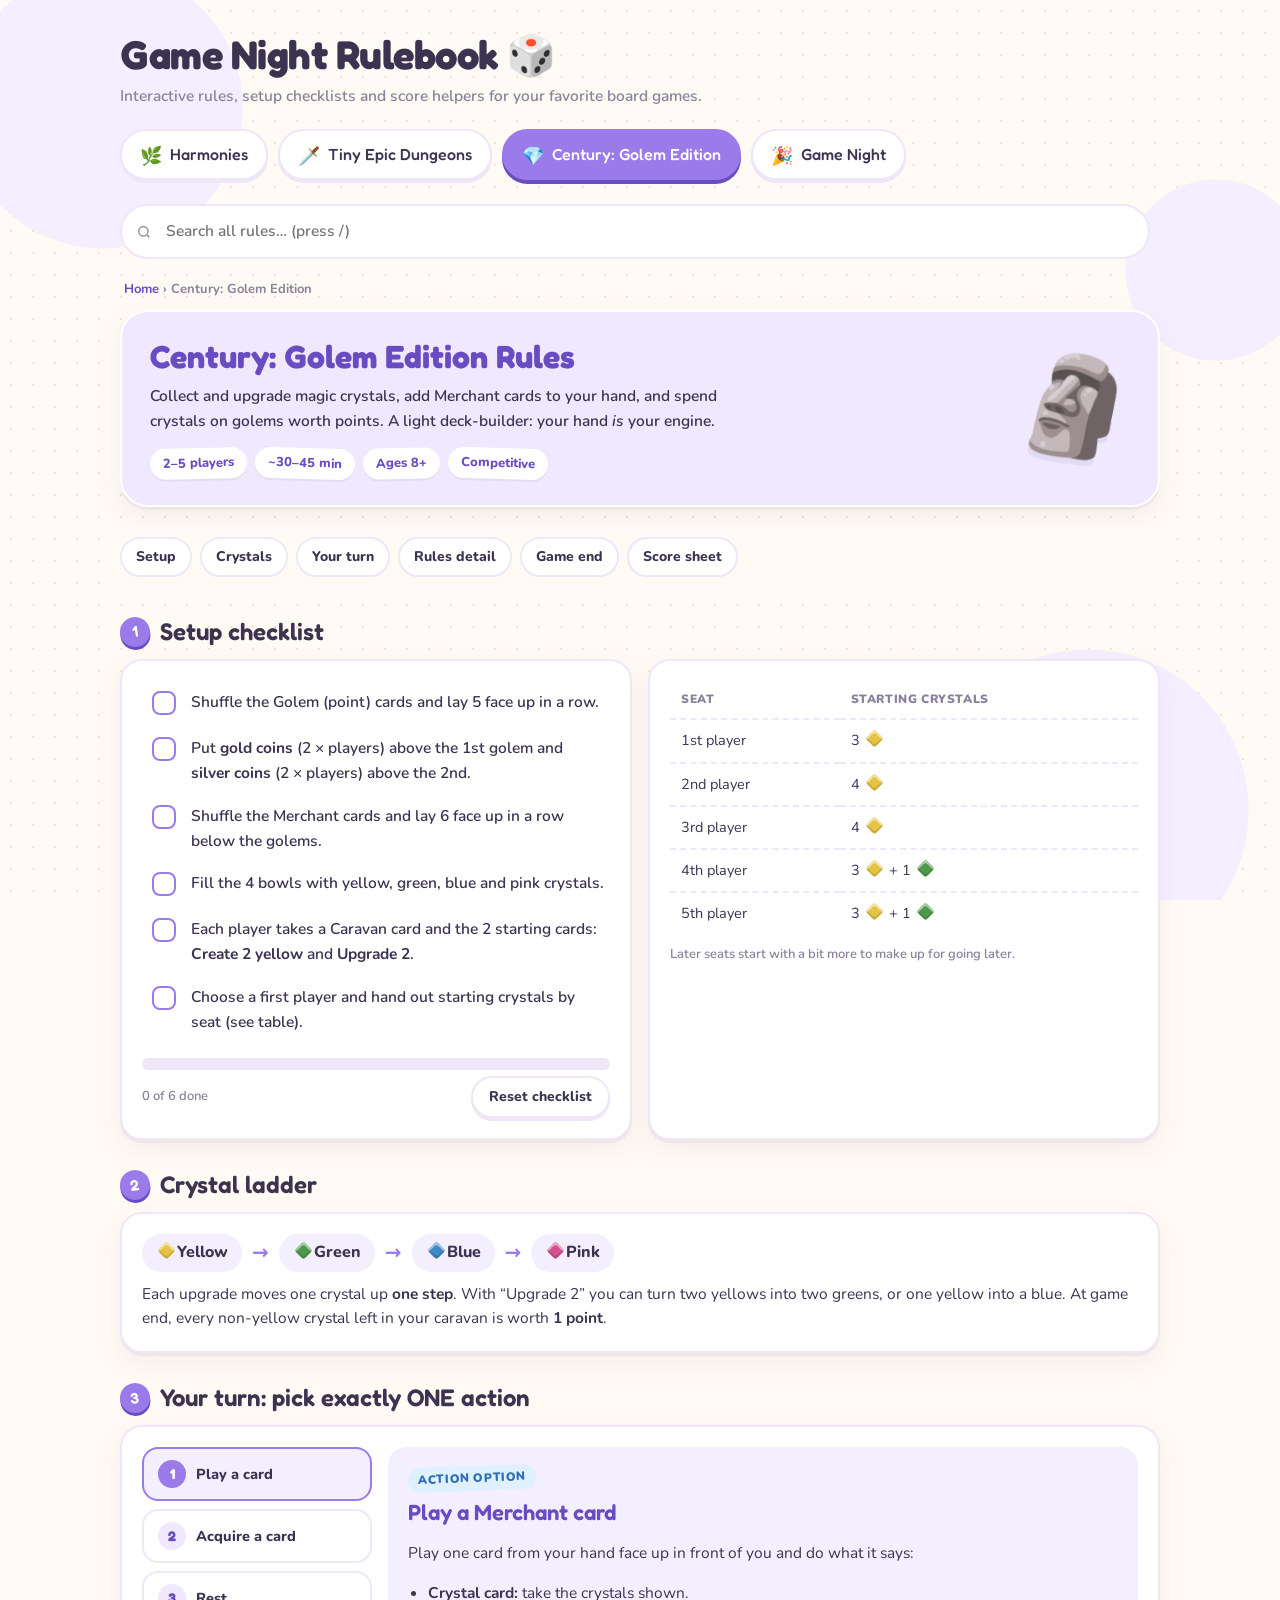
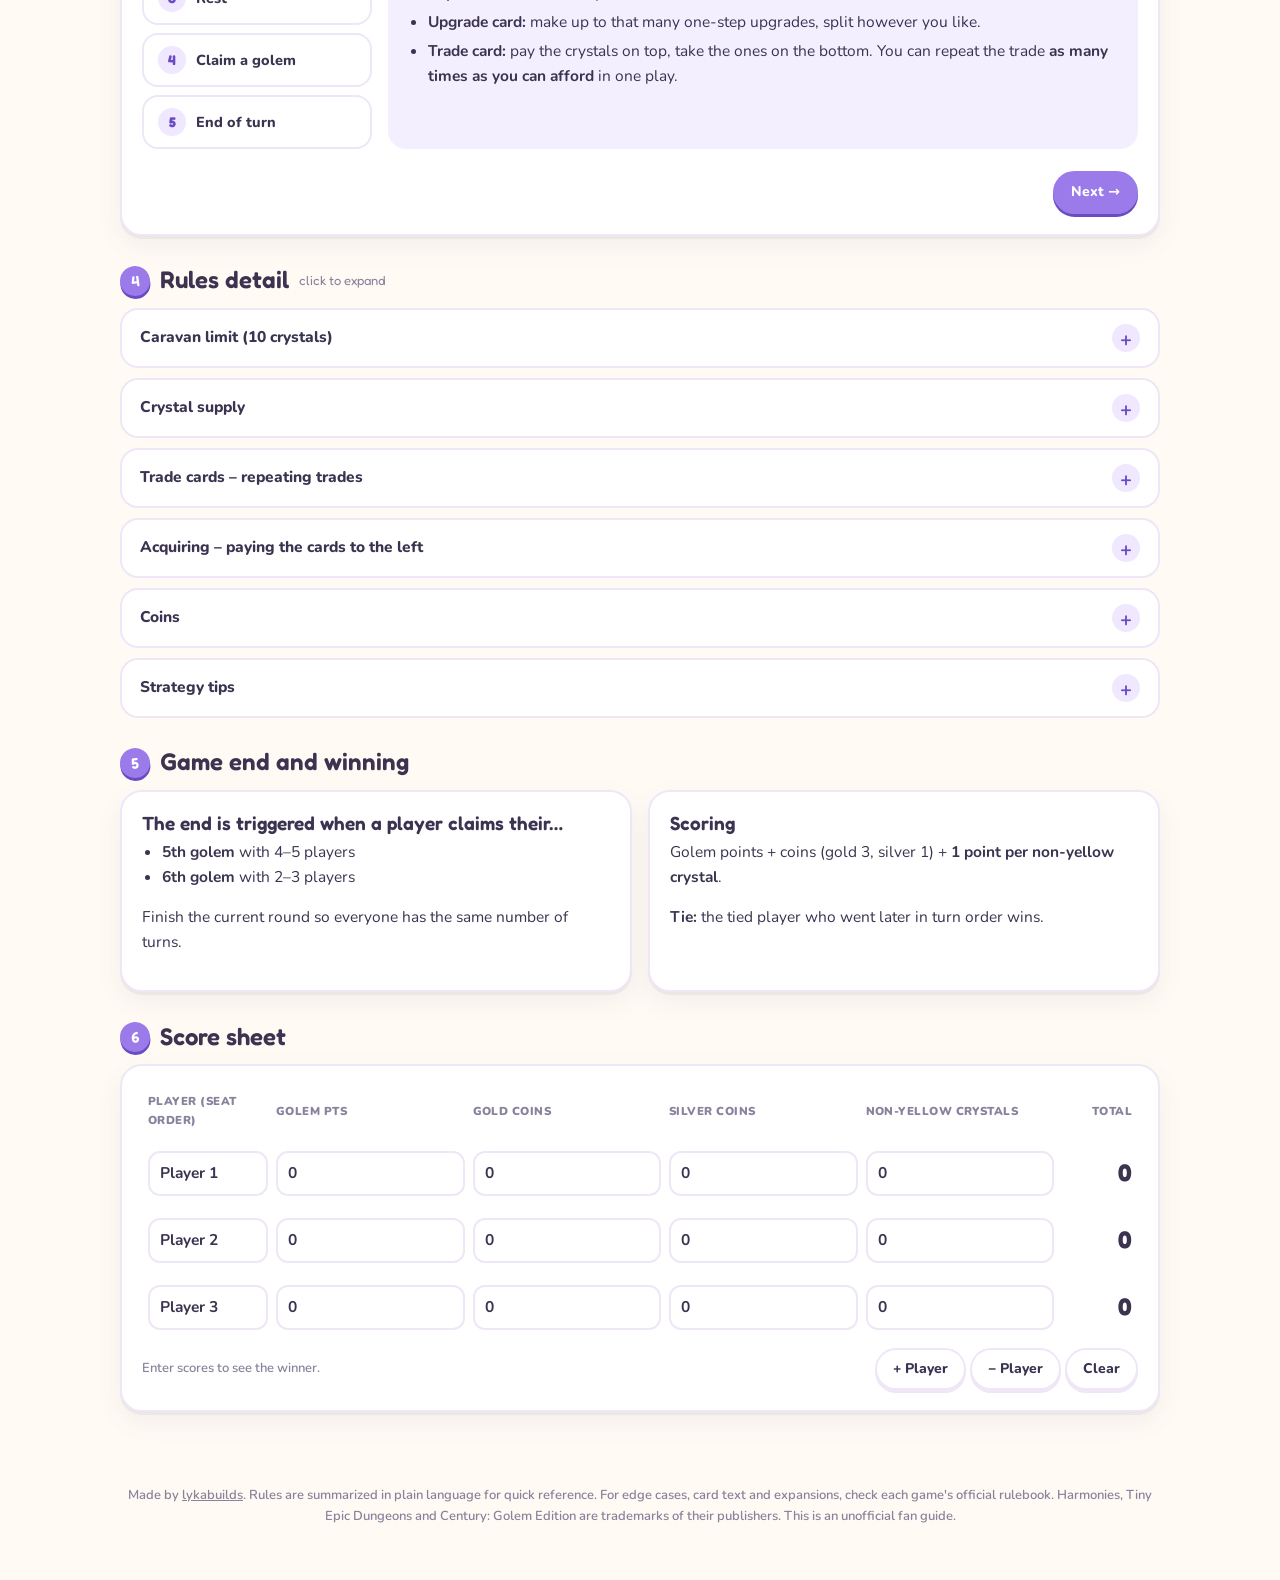
==== century-golem/index.html @ 7e7a8c42 "Add Game Night Rulebook: interactive rules, search, SEO and live game rooms - Guide pages for Harmon" ====
<!DOCTYPE html>
<html lang="en" data-root="../">
<head>
<meta charset="utf-8">
<meta name="viewport" content="width=device-width, initial-scale=1">
<title>Century: Golem Edition Rules, Setup &amp; Scoring</title>
<meta name="description" content="Century: Golem Edition rules made simple: starting crystals by seat, the four actions, upgrades and trades, caravan limit, coins, game end and a score sheet.">
<link rel="canonical" href="https://lykabuilds.github.io/game_nights/century-golem/">
<meta name="robots" content="index, follow, max-image-preview:large">
<meta name="author" content="lykabuilds">
<meta name="theme-color" content="#fffaf3">
<meta property="og:type" content="article">
<meta property="og:site_name" content="Game Night Rulebook">
<meta property="og:title" content="Century: Golem Edition Rules, Setup &amp; Scoring">
<meta property="og:description" content="Century: Golem Edition rules made simple: starting crystals by seat, the four actions, upgrades and trades, caravan limit, coins, game end and a score sheet.">
<meta property="og:url" content="https://lykabuilds.github.io/game_nights/century-golem/">
<meta property="og:image" content="https://lykabuilds.github.io/game_nights/assets/og/century.png">
<meta property="og:image:width" content="1200">
<meta property="og:image:height" content="630">
<meta property="og:locale" content="en_US">
<meta name="twitter:card" content="summary_large_image">
<meta name="twitter:title" content="Century: Golem Edition Rules, Setup &amp; Scoring">
<meta name="twitter:description" content="Century: Golem Edition rules made simple: starting crystals by seat, the four actions, upgrades and trades, caravan limit, coins, game end and a score sheet.">
<meta name="twitter:image" content="https://lykabuilds.github.io/game_nights/assets/og/century.png">
<link rel="icon" href="data:image/svg+xml,<svg xmlns=%22http://www.w3.org/2000/svg%22 viewBox=%220 0 100 100%22><text y=%22.9em%22 font-size=%2290%22>🎲</text></svg>">
<link rel="preconnect" href="https://fonts.googleapis.com">
<link rel="preconnect" href="https://fonts.gstatic.com" crossorigin>
<link href="https://fonts.googleapis.com/css2?family=Fredoka:wght@400;500;600;700&family=Nunito:wght@400;600;700;800;900&display=swap" rel="stylesheet">
<link rel="stylesheet" href="../assets/styles.css">
<script type="application/ld+json">[{"@context": "https://schema.org", "@type": "Article", "headline": "Century: Golem Edition Rules, Setup & Scoring", "description": "Century: Golem Edition rules made simple: starting crystals by seat, the four actions, upgrades and trades, caravan limit, coins, game end and a score sheet.", "about": {"@type": "Game", "name": "Century: Golem Edition"}, "author": {"@type": "Person", "name": "lykabuilds", "url": "https://github.com/lykabuilds"}, "datePublished": "2026-11-04", "dateModified": "2026-11-04", "image": "https://lykabuilds.github.io/game_nights/assets/og/century.png", "mainEntityOfPage": "https://lykabuilds.github.io/game_nights/century-golem/", "inLanguage": "en"}, {"@context": "https://schema.org", "@type": "BreadcrumbList", "itemListElement": [{"@type": "ListItem", "position": 1, "name": "Game Night Rulebook", "item": "https://lykabuilds.github.io/game_nights/"}, {"@type": "ListItem", "position": 2, "name": "Century: Golem Edition", "item": "https://lykabuilds.github.io/game_nights/century-golem/"}]}]</script>
</head>
<body data-game="century" data-page="century">
<a class="skip" href="#main">Skip to content</a>
<header class="top">
  <a class="brand" href="../">Game Night Rulebook <span class="wobble" aria-hidden="true">🎲</span></a>
  <p class="tagline">Interactive rules, setup checklists and score helpers for your favorite board games.</p>
  <nav class="games" aria-label="Games"><a href="../harmonies/"><span class="dot" aria-hidden="true">🌿</span>Harmonies</a><a href="../tiny-epic-dungeons/"><span class="dot" aria-hidden="true">🗡️</span>Tiny Epic Dungeons</a><a href="../century-golem/" aria-current="page"><span class="dot" aria-hidden="true">💎</span>Century: Golem Edition</a><a href="../game-night/"><span class="dot" aria-hidden="true">🎉</span>Game Night</a></nav>
</header>
<main class="wrap" id="main">
  <div class="toolbar">
    <div class="search" role="search">
      <svg width="16" height="16" viewBox="0 0 24 24" fill="none" stroke="currentColor" stroke-width="2.4" aria-hidden="true"><circle cx="11" cy="11" r="7"/><path d="m20 20-3.5-3.5"/></svg>
      <input id="q" type="search" placeholder="Search all rules… (press /)" aria-label="Search the rules of every game" aria-controls="qresults" aria-expanded="false" autocomplete="off">
      <div id="qresults" class="qresults" role="listbox" hidden></div>
    </div>
    <span class="hint" id="qhint" aria-live="polite"></span>
  </div>
<article class="page" id="g-century"><nav aria-label="Breadcrumb" class="crumbs"><a href="../">Home</a><span aria-hidden="true"> › </span><span aria-current="page">Century: Golem Edition</span></nav>
<div class="hero" data-emoji="🗿">
<div>
<h1>Century: Golem Edition Rules</h1>
<p>Collect and upgrade magic crystals, add Merchant cards to your hand, and spend crystals on golems worth points. A light deck-builder: your hand <i>is</i> your engine.</p>
<div class="stats"><span class="chip">2–5 players</span><span class="chip">~30–45 min</span><span class="chip">Ages 8+</span><span class="chip">Competitive</span></div>
</div>
</div>
<div class="subnav">
<a href="#c-setup">Setup</a><a href="#c-crystals">Crystals</a><a href="#c-turn">Your turn</a><a href="#c-rules">Rules detail</a><a href="#c-end">Game end</a><a href="#c-calc">Score sheet</a>
</div>
<section class="block" id="c-setup">
<h2><span class="num">1</span>Setup checklist</h2>
<div class="grid2">
<div class="card">
<ul class="checklist" data-list="c-setup">
<li><input id="cs1" type="checkbox"/><label for="cs1">Shuffle the Golem (point) cards and lay 5 face up in a row.</label></li>
<li><input id="cs2" type="checkbox"/><label for="cs2">Put <b>gold coins</b> (2 × players) above the 1st golem and <b>silver coins</b> (2 × players) above the 2nd.</label></li>
<li><input id="cs3" type="checkbox"/><label for="cs3">Shuffle the Merchant cards and lay 6 face up in a row below the golems.</label></li>
<li><input id="cs4" type="checkbox"/><label for="cs4">Fill the 4 bowls with yellow, green, blue and pink crystals.</label></li>
<li><input id="cs5" type="checkbox"/><label for="cs5">Each player takes a Caravan card and the 2 starting cards: <b>Create 2 yellow</b> and <b>Upgrade 2</b>.</label></li>
<li><input id="cs6" type="checkbox"/><label for="cs6">Choose a first player and hand out starting crystals by seat (see table).</label></li>
</ul>
<div class="progress"><i></i></div>
<div class="row"><span class="hint prog-text"></span><button class="btn reset">Reset checklist</button></div>
</div>
<div class="card">
<table>
<thead><tr><th>Seat</th><th>Starting crystals</th></tr></thead>
<tbody>
<tr><td>1st player</td><td>3 <span class="crystal" style="background:#e5c443"></span></td></tr>
<tr><td>2nd player</td><td>4 <span class="crystal" style="background:#e5c443"></span></td></tr>
<tr><td>3rd player</td><td>4 <span class="crystal" style="background:#e5c443"></span></td></tr>
<tr><td>4th player</td><td>3 <span class="crystal" style="background:#e5c443"></span> + 1 <span class="crystal" style="background:#4f9a4a"></span></td></tr>
<tr><td>5th player</td><td>3 <span class="crystal" style="background:#e5c443"></span> + 1 <span class="crystal" style="background:#4f9a4a"></span></td></tr>
</tbody>
</table>
<p class="hint" style="margin:10px 0 0">Later seats start with a bit more to make up for going later.</p>
</div>
</div>
</section>
<section class="block" id="c-crystals">
<h2><span class="num">2</span>Crystal ladder</h2>
<div class="card">
<div class="ladder"><span><span class="crystal" style="background:#e5c443"></span>Yellow</span><span class="arrow">→</span><span><span class="crystal" style="background:#4f9a4a"></span>Green</span><span class="arrow">→</span><span><span class="crystal" style="background:#3f88c5"></span>Blue</span><span class="arrow">→</span><span><span class="crystal" style="background:#d4508f"></span>Pink</span></div>
<p style="margin:10px 0 0">Each upgrade moves one crystal up <b>one step</b>. With “Upgrade 2” you can turn two yellows into two greens, or one yellow into a blue. At game end, every non-yellow crystal left in your caravan is worth <b>1 point</b>.</p>
</div>
</section>
<section class="block" id="c-turn">
<h2><span class="num">3</span>Your turn: pick exactly ONE action</h2>
<div class="card stepper" data-stepper="">
<div class="steps"></div>
<div class="steppanel"></div>
<template>
<div data-title="Play a card"><span class="tag opt">Action option</span><h3>Play a Merchant card</h3><p>Play one card from your hand face up in front of you and do what it says:</p><ul><li><b>Crystal card:</b> take the crystals shown.</li><li><b>Upgrade card:</b> make up to that many one-step upgrades, split however you like.</li><li><b>Trade card:</b> pay the crystals on top, take the ones on the bottom. You can repeat the trade <b>as many times as you can afford</b> in one play.</li></ul></div>
<div data-title="Acquire a card"><span class="tag opt">Action option</span><h3>Acquire a Merchant card</h3><p>Take any card from the Merchant row into your hand.</p><ul><li>The leftmost card is free. For any other card, put <b>1 crystal of your choice on each card to its left</b>.</li><li>If the card you take has crystals on it, you get those too.</li><li>Slide the remaining cards left and refill the row on the right.</li></ul></div>
<div data-title="Rest"><span class="tag opt">Action option</span><h3>Rest</h3><p>Take all the cards you've played back into your hand. This uses your whole turn, so plan your “combo” before resting.</p></div>
<div data-title="Claim a golem"><span class="tag opt">Action option</span><h3>Claim a golem</h3><p>Pay the exact crystals shown on a golem card and put it face down in front of you.</p><ul><li>Claiming the <b>1st</b> golem in the row also earns a <b>gold coin</b> (3 pts). The <b>2nd</b> earns a <b>silver coin</b> (1 pt).</li><li>When the gold coins run out, the silver coins move to the 1st position.</li><li>Slide the remaining golems left and refill.</li></ul></div>
<div data-title="End of turn"><span class="tag end">Check</span><h3>Caravan limit</h3><p>At the end of your turn, if you have more than <b>10 crystals</b>, return the extras of your choice to the bowls.</p></div>
</template>
<div class="stepnav" style="grid-column:1/-1"><button class="btn prev">← Back</button><button class="btn primary next">Next →</button></div>
</div>
</section>
<section class="block" id="c-rules">
<h2><span class="num">4</span>Rules detail <span class="hint" style="font-weight:400">click to expand</span></h2>
<div class="acc">
<details id="c-caravan-limit-10-crystals"><summary>Caravan limit (10 crystals)</summary><div class="body"><p>You can go over 10 during your turn. At the <b>end</b> of your turn, discard down to 10, keeping whichever crystals you like.</p></div></details>
<details id="c-crystal-supply"><summary>Crystal supply</summary><div class="body"><p>The crystal supply is unlimited. If a color runs out, use something else as a stand-in.</p></div></details>
<details id="c-trade-cards-repeating-trades"><summary>Trade cards – repeating trades</summary><div class="body"><p>One play of a Trade card lets you make the exchange as many times as you can pay for it. Example: a “2 yellow → 1 blue” card with 6 yellows can give you 3 blues.</p></div></details>
<details id="c-acquiring-paying-the-cards-to-the-left"><summary>Acquiring – paying the cards to the left</summary><div class="body"><p>To take the 4th card, put one crystal each on cards 1, 2 and 3. Crystals left on a card go to whoever takes it later, so cheap cards can come with free crystals.</p></div></details>
<details id="c-coins"><summary>Coins</summary><div class="body"><p>Gold = 3 points, silver = 1 point. You only get one when you claim the golem in the 1st (gold) or 2nd (silver) spot. Once the gold is gone, silver moves to the 1st spot and the 2nd spot pays nothing.</p></div></details>
<details id="c-strategy-tips"><summary>Strategy tips</summary><div class="body"><ul><li>Early on, cheap Upgrade and good Trade cards build a strong engine.</li><li>Don't rest too often. Each rest is a turn without crystals.</li><li>Keep an eye on the coins. Grabbing the 1st golem is worth 3 extra points.</li><li>Leftover blue and pink crystals score at the end, so don't waste them.</li></ul></div></details>
</div>
</section>
<section class="block" id="c-end">
<h2><span class="num">5</span>Game end and winning</h2>
<div class="grid2">
<div class="card"><h3 style="margin:0 0 6px">The end is triggered when a player claims their…</h3><ul style="margin:0;padding-left:20px"><li><b>5th golem</b> with 4–5 players</li><li><b>6th golem</b> with 2–3 players</li></ul><p>Finish the current round so everyone has the same number of turns.</p></div>
<div class="card"><h3 style="margin:0 0 6px">Scoring</h3><p style="margin:0">Golem points + coins (gold 3, silver 1) + <b>1 point per non-yellow crystal</b>.</p><p><b>Tie:</b> the tied player who went later in turn order wins.</p></div>
</div>
</section>
<section class="block" id="c-calc">
<h2><span class="num">6</span>Score sheet</h2>
<div class="card">
<div class="players" id="cplayers">
<div class="prow head"><span>Player (seat order)</span><span>Golem pts</span><span>Gold coins</span><span>Silver coins</span><span>Non-yellow crystals</span><span style="text-align:right">Total</span></div>
</div>
<div class="row" style="margin-top:12px"><span class="hint" id="cwinner">Enter scores to see the winner.</span><span><button class="btn" id="cadd">+ Player</button> <button class="btn" id="crem">− Player</button> <button class="btn" id="cclear">Clear</button></span></div>
</div>
</section>
</article>
</main>
<footer><p>Made by <a href="https://github.com/lykabuilds">lykabuilds</a>. Rules are summarized in plain language for quick reference. For edge cases, card text and expansions, check each game's official rulebook. Harmonies, Tiny Epic Dungeons and Century: Golem Edition are trademarks of their publishers. This is an unofficial fan guide.</p></footer>
<script src="../assets/search-index.js" defer></script>
<script src="../assets/app.js" defer></script>
</body>
</html>
---- assets/styles.css ----
:root{
  --bg:#fffaf3; --paper:#ffffff; --ink:#3b3350; --muted:#8a819c; --line:#efe6f7;
  --accent:#4cb27f; --accent-soft:#e2f7ea; --accent-ink:#2c7a52; --tint:#eaf8ef;
  --radius:22px; --shadow:0 3px 0 rgba(59,51,80,.06),0 10px 24px rgba(120,100,160,.08);
}
body[data-game="ted"]{--accent:#ff8a5c;--accent-soft:#ffeadf;--accent-ink:#c2512a;--tint:#fff1e9}
body[data-game="party"]{--accent:#f0699a;--accent-soft:#ffe4ee;--accent-ink:#c03a6c;--tint:#fff0f5}
body[data-game="century"]{--accent:#9b7bea;--accent-soft:#efe8ff;--accent-ink:#6a4cc2;--tint:#f4efff}
*{box-sizing:border-box}
html,body{margin:0}
body{font-family:Nunito,system-ui,sans-serif;background:var(--bg);color:var(--ink);line-height:1.6;font-size:15.5px;transition:background .4s;
  background-image:radial-gradient(circle at 8% 12%,var(--tint) 0 140px,transparent 141px),radial-gradient(circle at 95% 30%,var(--tint) 0 90px,transparent 91px),radial-gradient(circle at 85% 90%,var(--tint) 0 160px,transparent 161px),radial-gradient(#efe4d6 1.2px,transparent 1.3px);
  background-size:auto,auto,auto,22px 22px;background-attachment:fixed}
h1,h2,h3,h4{font-family:Fredoka,Nunito,sans-serif;line-height:1.2;margin:0;font-weight:600}
header.top{padding:30px 20px 0;max-width:1080px;margin:0 auto}
.brand{font-size:clamp(30px,5vw,44px);font-weight:700;letter-spacing:-.5px}
.brand .wobble{display:inline-block;animation:wob 3s ease-in-out infinite}
@keyframes wob{0%,100%{transform:rotate(-8deg)}50%{transform:rotate(8deg) translateY(-3px)}}
.tagline{color:var(--muted);margin:6px 0 20px;font-weight:600}
nav.games{display:flex;gap:10px;flex-wrap:wrap}
nav.games a{all:unset;cursor:pointer;padding:11px 18px;border-radius:999px;background:#fff;border:2px solid var(--line);font-family:Fredoka,sans-serif;font-weight:500;font-size:16px;display:flex;align-items:center;gap:8px;box-shadow:0 3px 0 var(--line);transition:transform .15s,box-shadow .15s}
nav.games a:hover{transform:translateY(-2px) rotate(-1deg)}
nav.games a:active{transform:translateY(2px);box-shadow:0 1px 0 var(--line)}
nav.games a[aria-current="page"]{background:var(--accent);border-color:var(--accent);color:#fff;box-shadow:0 4px 0 var(--accent-ink)}
nav.games a:focus-visible{outline:3px solid var(--accent-soft)}
.dot{font-size:18px;line-height:1}
.wrap{max-width:1080px;margin:0 auto;padding:20px 20px 60px}
.toolbar{display:flex;gap:10px;align-items:center;margin:4px 0 20px;flex-wrap:wrap}
.search{flex:1;min-width:220px;position:relative}
.search input{width:100%;padding:13px 16px 13px 44px;border-radius:999px;border:2px solid var(--line);background:#fff;font:inherit;font-weight:600;color:var(--ink);transition:border-color .2s,box-shadow .2s}
.search input:focus{outline:none;border-color:var(--accent);box-shadow:0 0 0 5px var(--accent-soft)}
.search svg{position:absolute;left:16px;top:50%;transform:translateY(-50%);opacity:.5}
.hint{font-size:13px;color:var(--muted);font-weight:600}
.game{display:none}
.game.active{display:block;animation:pop .35s cubic-bezier(.3,1.4,.6,1)}
@keyframes pop{from{opacity:0;transform:translateY(10px) scale(.98)}to{opacity:1;transform:none}}
.hero{background:var(--accent-soft);border:2px solid #fff;border-radius:28px;padding:26px 28px;box-shadow:var(--shadow);display:grid;grid-template-columns:1fr auto;gap:16px;align-items:center;position:relative;overflow:hidden}
.hero::after{content:attr(data-emoji);position:absolute;right:22px;top:50%;transform:translateY(-50%) rotate(12deg);font-size:96px;opacity:.9;filter:drop-shadow(0 6px 0 rgba(0,0,0,.06))}
.hero>div{max-width:calc(100% - 120px)}
.hero h1{font-size:32px;color:var(--accent-ink);font-weight:700}
.hero p{margin:8px 0 0;max-width:620px;font-weight:600}
.stats{display:flex;gap:8px;flex-wrap:wrap;margin-top:14px}
.chip{background:#fff;color:var(--accent-ink);border-radius:999px;padding:5px 13px;font-size:13px;font-weight:800;box-shadow:0 2px 0 rgba(0,0,0,.05)}
.chip:nth-child(odd){transform:rotate(-1.5deg)}.chip:nth-child(even){transform:rotate(1.5deg)}
.subnav{display:flex;gap:8px;flex-wrap:wrap;margin:20px 0 10px;position:sticky;top:0;background:color-mix(in srgb,var(--bg) 88%,transparent);backdrop-filter:blur(6px);padding:10px 0;z-index:5}
.subnav a{text-decoration:none;color:var(--ink);font-size:14px;font-weight:800;padding:7px 14px;border-radius:999px;background:#fff;border:2px solid var(--line);transition:all .15s}
.subnav a:hover{border-color:var(--accent);color:var(--accent-ink);transform:translateY(-2px)}
section.block{margin-top:30px}
section.block>h2{font-size:24px;margin-bottom:12px;display:flex;align-items:center;gap:10px}
section.block>h2 .num{font-family:Fredoka;font-size:15px;background:var(--accent);color:#fff;border-radius:50%;width:30px;height:30px;display:grid;place-items:center;box-shadow:0 3px 0 var(--accent-ink);transform:rotate(-8deg)}
.card{background:#fff;border:2px solid var(--line);border-radius:var(--radius);padding:20px;box-shadow:var(--shadow)}
.grid2{display:grid;grid-template-columns:repeat(auto-fit,minmax(280px,1fr));gap:16px}
.checklist{list-style:none;padding:0;margin:0}
.checklist li{display:flex;gap:12px;padding:9px 6px;border-radius:12px;transition:background .15s}
.checklist li:hover{background:var(--tint)}
.checklist input{appearance:none;width:24px;height:24px;border-radius:8px;border:2.5px solid var(--accent);margin-top:1px;flex:none;cursor:pointer;display:grid;place-items:center;transition:transform .15s}
.checklist input:checked{background:var(--accent);animation:boing .3s}
.checklist input:checked::after{content:"✓";color:#fff;font-weight:900;font-size:15px}
@keyframes boing{50%{transform:scale(1.25) rotate(-8deg)}}
.checklist label{cursor:pointer;font-weight:600}
.checklist input:checked+label{color:var(--muted);text-decoration:line-through;text-decoration-color:var(--accent);text-decoration-thickness:2px}
.progress{height:12px;background:var(--line);border-radius:999px;overflow:hidden;margin:14px 0 6px}
.progress i{display:block;height:100%;background:repeating-linear-gradient(45deg,var(--accent) 0 10px,color-mix(in srgb,var(--accent) 80%,#fff) 10px 20px);width:0;border-radius:999px;transition:width .4s cubic-bezier(.3,1.4,.6,1)}
.row{display:flex;justify-content:space-between;align-items:center;gap:10px;flex-wrap:wrap}
.btn{all:unset;cursor:pointer;font-size:14px;font-weight:800;padding:8px 16px;border-radius:999px;border:2px solid var(--line);background:#fff;box-shadow:0 3px 0 var(--line);transition:transform .12s,box-shadow .12s}
.btn:hover{transform:translateY(-1px)}
.btn:active{transform:translateY(2px);box-shadow:0 1px 0 var(--line)}
.btn.primary{background:var(--accent);color:#fff;border-color:var(--accent);box-shadow:0 3px 0 var(--accent-ink)}
.btn.primary:active{box-shadow:0 1px 0 var(--accent-ink)}
.stepper{display:grid;grid-template-columns:230px 1fr;gap:16px}
.steps{display:flex;flex-direction:column;gap:8px}
.steps button{all:unset;cursor:pointer;padding:11px 14px;border-radius:16px;border:2px solid var(--line);background:#fff;font-weight:800;font-size:14.5px;display:flex;gap:10px;align-items:center;transition:all .15s}
.steps button:hover{transform:translateX(3px)}
.steps button .n{width:28px;height:28px;border-radius:50%;display:grid;place-items:center;background:var(--accent-soft);color:var(--accent-ink);font-family:Fredoka;font-size:14px;flex:none}
.steps button[aria-current="true"]{border-color:var(--accent);background:var(--tint)}
.steps button[aria-current="true"] .n{background:var(--accent);color:#fff}
.steppanel{min-height:210px;background:var(--tint);border-radius:18px;padding:18px 20px}
.steppanel>div{animation:pop .3s cubic-bezier(.3,1.4,.6,1)}
.steppanel h3{font-size:22px;margin:0 0 6px;color:var(--accent-ink)}
.tag{display:inline-block;font-size:12px;font-weight:900;text-transform:uppercase;letter-spacing:.05em;padding:3px 10px;border-radius:999px;margin-bottom:8px;transform:rotate(-2deg)}
.tag.must{background:#ffdfe4;color:#c23a55}
.tag.opt{background:#dff0ff;color:#2f6fb5}
.tag.end{background:#fff1c7;color:#9a6a00}
.steppanel ul{margin:8px 0 0;padding-left:20px}
.steppanel li{margin-bottom:4px}
.stepnav{display:flex;justify-content:space-between;margin-top:6px}
details{background:#fff;border:2px solid var(--line);border-radius:18px;margin-bottom:10px;overflow:hidden;transition:border-color .2s,transform .15s}
details:hover{border-color:var(--accent-soft);transform:translateX(2px)}
details[open]{border-color:var(--accent)}
details summary{cursor:pointer;padding:14px 18px;font-weight:800;font-size:15.5px;list-style:none;display:flex;justify-content:space-between;align-items:center;gap:10px}
details summary::-webkit-details-marker{display:none}
details summary::after{content:"+";width:28px;height:28px;border-radius:50%;background:var(--accent-soft);color:var(--accent-ink);display:grid;place-items:center;font-size:20px;font-weight:700;flex:none;transition:transform .25s}
details[open] summary::after{content:"+";transform:rotate(45deg);background:var(--accent);color:#fff}
details .body{padding:0 18px 16px}
details .body p{margin:6px 0}
details .body ul,details .body ol{margin:6px 0;padding-left:20px}
mark{background:#fff08a;padding:0 3px;border-radius:5px;box-shadow:0 0 0 2px #fff08a}
.hidden{display:none!important}
table{width:100%;border-collapse:separate;border-spacing:0;font-size:14.5px}
th,td{text-align:left;padding:9px 11px;border-bottom:2px dashed var(--line);vertical-align:top}
tr:last-child td{border-bottom:0}
th{font-size:12px;text-transform:uppercase;letter-spacing:.05em;color:var(--muted);font-weight:900}
details table th,details table td{text-align:center}
.calc label{display:block;font-size:13px;font-weight:800;margin-bottom:5px}
.calc .field{margin-bottom:10px}
.calc input[type=number],.calc select{width:100%;padding:10px 12px;border-radius:14px;border:2px solid var(--line);font:inherit;font-weight:700;background:#fff;color:var(--ink)}
.calc input[type=number]:focus,.calc select:focus{outline:none;border-color:var(--accent);box-shadow:0 0 0 4px var(--accent-soft)}
.calc .fields{display:grid;grid-template-columns:repeat(auto-fit,minmax(150px,1fr));gap:12px}
.total{font-family:Fredoka,sans-serif;font-size:48px;font-weight:700;color:var(--accent-ink);line-height:1;display:inline-block}
.total.bump{animation:boing .3s}
.breakdown{font-size:13px;color:var(--muted);margin-top:6px;font-weight:700}
.result{background:var(--tint);border:2px dashed var(--accent);border-radius:18px;padding:16px;margin-top:10px}
.warn{background:#ffe1e6;color:#b3304c;border-radius:14px;padding:10px 14px;font-weight:800;margin-top:10px}
.ok{background:#dcf5e6;color:#21754a;border-radius:14px;padding:10px 14px;font-weight:800;margin-top:10px}
.swatch{display:inline-block;width:16px;height:16px;border-radius:50%;vertical-align:-3px;margin-right:6px;border:2px solid #fff;box-shadow:0 0 0 1.5px rgba(0,0,0,.1)}
.pill-select{display:flex;gap:7px;flex-wrap:wrap}
.pill-select button{all:unset;cursor:pointer;padding:8px 13px;border-radius:999px;border:2px solid var(--line);background:#fff;font-size:14px;font-weight:800;display:inline-flex;align-items:center;gap:4px;transition:transform .12s}
.pill-select button:hover{transform:translateY(-2px)}
.pill-select button[aria-pressed="true"]{border-color:var(--accent);background:var(--accent-soft);color:var(--accent-ink);transform:scale(1.05)}
.counter{display:flex;align-items:center;gap:12px}
.counter button{all:unset;cursor:pointer;width:42px;height:42px;border-radius:50%;border:2px solid var(--line);background:#fff;display:grid;place-items:center;font-size:22px;font-weight:900;box-shadow:0 3px 0 var(--line);transition:transform .1s}
.counter button:active{transform:translateY(2px) scale(.95)}
.counter output{font-family:Fredoka,sans-serif;font-size:38px;font-weight:700;min-width:44px;text-align:center;color:var(--accent-ink)}
.goblins{display:flex;gap:8px;margin-top:10px}
.goblins span{width:36px;height:36px;border-radius:50%;border:2.5px dashed var(--line);display:grid;place-items:center;font-size:12px;font-weight:900;color:var(--muted);transition:all .25s cubic-bezier(.3,1.6,.6,1)}
.goblins span.on{background:#8fd16a;border:2.5px solid #6cb247;color:#fff;font-size:20px;transform:scale(1.1) rotate(-6deg)}
.players{display:grid;gap:10px}
.prow{display:grid;grid-template-columns:120px repeat(4,1fr) 70px;gap:8px;align-items:center;padding:6px;border-radius:16px;transition:background .2s}
.prow input{width:100%;padding:8px 10px;border-radius:12px;border:2px solid var(--line);font:inherit;font-weight:700;background:#fff;color:var(--ink)}
.prow input:focus{outline:none;border-color:var(--accent)}
.prow .sum{font-family:Fredoka,sans-serif;font-weight:700;font-size:24px;text-align:right}
.prow.head{font-size:11.5px;text-transform:uppercase;letter-spacing:.04em;color:var(--muted);font-weight:900}
.prow.win{background:var(--tint)}
.prow.win .sum{color:var(--accent-ink)}
.prow.win .sum::before{content:"👑 ";font-size:16px}
.crystal{display:inline-block;width:13px;height:13px;transform:rotate(45deg);border-radius:3px;margin:0 4px;vertical-align:0;box-shadow:inset -2px -2px 0 rgba(0,0,0,.12),inset 2px 2px 0 rgba(255,255,255,.5)}
.ladder{display:flex;align-items:center;gap:10px;flex-wrap:wrap;font-weight:800;font-size:16px}
.ladder>span:not(.arrow){background:var(--tint);padding:6px 14px;border-radius:999px}
.ladder .arrow{color:var(--accent);font-size:20px}
footer{max-width:1080px;margin:0 auto;padding:0 20px 40px;color:var(--muted);font-size:13px;font-weight:600;text-align:center}
@media (max-width:720px){
  .stepper{grid-template-columns:1fr}
  .steps{flex-direction:row;overflow-x:auto;padding-bottom:4px}
  .steps button{white-space:nowrap}
  .hero{grid-template-columns:1fr}
  .hero::after{font-size:60px;top:24px;transform:rotate(12deg)}
  .hero>div{max-width:100%}
  .hero h1{padding-right:70px}
  .prow{grid-template-columns:80px repeat(4,1fr) 52px;gap:4px;font-size:13px}
}
@media (prefers-reduced-motion:reduce){*{animation:none!important;transition:none!important}}
.notice{background:#fff4d6;color:#7a5600;border-radius:16px;padding:12px 16px;font-weight:700;margin-top:16px;border:2px dashed #f2cf73}
.share{display:grid;grid-template-columns:auto 1fr;gap:22px;align-items:center}
.qrbox{width:188px;height:188px;padding:12px;background:#fff;border-radius:20px;border:3px solid var(--accent);display:grid;place-items:center;box-shadow:0 4px 0 var(--accent-ink);transform:rotate(-2deg)}
.qrbox img,.qrbox canvas{width:160px!important;height:160px!important;image-rendering:pixelated}
.qrbox .qrfail{font-size:12px;text-align:center;color:var(--muted);font-weight:700}
.linkrow{display:flex;gap:8px;align-items:center;flex-wrap:wrap}
.linkrow code{background:var(--tint);padding:7px 12px;border-radius:12px;font-size:12.5px;word-break:break-all;flex:1;min-width:180px}
.txt{width:100%;padding:10px 12px;border-radius:14px;border:2px solid var(--line);font:inherit;font-weight:700;background:#fff;color:var(--ink)}
.txt:focus{outline:none;border-color:var(--accent);box-shadow:0 0 0 4px var(--accent-soft)}
.code-input{font-family:Fredoka,sans-serif;font-size:26px;letter-spacing:.35em;text-transform:uppercase;text-align:center}
.emoji-grid{display:flex;flex-wrap:wrap;gap:6px}
.emoji-grid button{all:unset;cursor:pointer;width:42px;height:42px;border-radius:14px;border:2px solid var(--line);display:grid;place-items:center;font-size:22px;background:#fff;transition:transform .12s}
.emoji-grid button:hover{transform:translateY(-2px) rotate(-6deg)}
.emoji-grid button[aria-pressed="true"]{border-color:var(--accent);background:var(--accent-soft);transform:scale(1.1)}
.me{display:flex;align-items:center;gap:14px;flex-wrap:wrap}
.avatar{width:54px;height:54px;border-radius:50%;background:var(--accent-soft);display:grid;place-items:center;font-size:28px;border:3px solid #fff;box-shadow:0 0 0 2px var(--accent)}
.avatar.sm{width:36px;height:36px;font-size:19px;border-width:2px;box-shadow:0 0 0 1.5px var(--line)}
.me .name{font-family:Fredoka,sans-serif;font-size:22px;font-weight:600}
.roomhead{display:grid;grid-template-columns:1fr auto;gap:16px;align-items:center}
.bigcode{font-family:Fredoka,sans-serif;font-size:54px;font-weight:700;letter-spacing:.18em;color:var(--accent-ink);line-height:1}
.roomhead .qrbox{width:140px;height:140px;padding:8px}
.roomhead .qrbox img,.roomhead .qrbox canvas{width:120px!important;height:120px!important}
.status-pill{display:inline-block;padding:4px 12px;border-radius:999px;font-size:12px;font-weight:900;text-transform:uppercase;letter-spacing:.05em}
.st-lobby{background:#dff0ff;color:#2f6fb5}.st-playing{background:#dcf5e6;color:#21754a}.st-done{background:#efe8ff;color:#6a4cc2}
.plist{display:grid;gap:8px;margin-top:14px}
.pl{display:grid;grid-template-columns:34px 40px 1fr auto;gap:10px;align-items:center;padding:8px 10px;border-radius:16px;background:#fff;border:2px solid var(--line);transition:transform .25s}
.pl.first{border-color:#f5c542;background:#fffaf0}
.pl .rank{font-family:Fredoka,sans-serif;font-weight:700;font-size:18px;text-align:center;color:var(--muted)}
.pl.first .rank{font-size:22px}
.pl .pname{font-weight:800}
.pl .pmeta{font-size:12px;color:var(--muted);font-weight:700}
.pl .scorebox{display:flex;gap:6px;align-items:center}
.pl .scorebox input{width:72px;padding:7px 8px;border-radius:12px;border:2px solid var(--line);font:inherit;font-weight:800;text-align:center}
.pl .scorebox input.tb{width:56px}
.pl .scorebox .big{font-family:Fredoka,sans-serif;font-size:24px;font-weight:700;color:var(--accent-ink);min-width:44px;text-align:right}
.pl .x{all:unset;cursor:pointer;color:var(--muted);font-weight:900;padding:0 6px}
.addrow{display:flex;gap:8px;flex-wrap:wrap;margin-top:12px}
.addrow .txt{flex:1;min-width:150px}
.roomactions{display:flex;gap:8px;flex-wrap:wrap;margin-top:16px;justify-content:flex-end}
.outcome{display:flex;gap:10px;flex-wrap:wrap;margin-top:12px}
.outcome button{all:unset;cursor:pointer;flex:1;min-width:140px;text-align:center;padding:14px;border-radius:18px;border:2px solid var(--line);font-family:Fredoka,sans-serif;font-size:18px;background:#fff}
.outcome button[aria-pressed="true"].win{background:#dcf5e6;border-color:#4cb27f}
.outcome button[aria-pressed="true"].lose{background:#ffe1e6;border-color:#e86a85}
#lb{overflow-x:auto}.lbtable td,.lbtable th{text-align:left}
@media (max-width:560px){.lbtable th:nth-child(n+6),.lbtable td:nth-child(n+6){display:none}.lbtable td,.lbtable th{padding:8px 6px}}
.lbtable td.num,.lbtable th.num{text-align:right}
.medal{font-size:20px}
.recent-item{display:flex;justify-content:space-between;gap:10px;padding:10px 4px;border-bottom:2px dashed var(--line);font-weight:700;font-size:14px;flex-wrap:wrap}
.recent-item:last-child{border-bottom:0}
.empty{text-align:center;color:var(--muted);font-weight:700;padding:20px}
.confetti{position:fixed;inset:0;pointer-events:none;z-index:50;overflow:hidden}
.confetti i{position:absolute;top:-20px;width:10px;height:14px;border-radius:3px;animation:fall 1.8s ease-in forwards}
@keyframes fall{to{transform:translateY(110vh) rotate(720deg)}}
@media (max-width:720px){.share,.roomhead{grid-template-columns:1fr}.qrbox{margin:0 auto}.bigcode{font-size:42px}.pl{grid-template-columns:28px 36px 1fr;}.pl .scorebox{grid-column:2/-1}}

/* ---------- multi-page additions ---------- */
body[data-game="home"]{--accent:#f2a516;--accent-soft:#fff1cc;--accent-ink:#a86a00;--tint:#fff8e6}
.skip{position:absolute;left:-999px;top:8px;background:#fff;padding:8px 14px;border-radius:999px;z-index:99;font-weight:800}
.skip:focus{left:12px}
.brand{display:inline-block;font-family:Fredoka,Nunito,sans-serif;font-size:clamp(28px,4.6vw,40px);font-weight:700;letter-spacing:-.5px;color:var(--ink);text-decoration:none;line-height:1.2}
nav.games a{text-decoration:none;color:var(--ink)}
nav.games a[aria-current="page"]{color:#fff}
.crumbs{font-size:13px;font-weight:700;color:var(--muted);margin:0 0 10px 4px}
.crumbs a{color:var(--accent-ink);text-decoration:none}
.crumbs a:hover{text-decoration:underline}
.card h3{font-size:19px;margin:0 0 6px}
.steppanel h3{font-size:22px;margin:0 0 6px;color:var(--accent-ink)}
footer a{color:inherit}
kbd{font-family:inherit;font-weight:800;background:#fff;border:2px solid var(--line);border-bottom-width:3px;border-radius:7px;padding:0 6px;font-size:.9em}
/* search dropdown */
.search{position:relative}
.qresults{position:absolute;left:0;right:0;top:calc(100% + 8px);background:#fff;border:2px solid var(--line);border-radius:20px;box-shadow:0 18px 40px rgba(80,60,120,.18);z-index:30;max-height:min(70vh,520px);overflow:auto;padding:6px}
.qr-item{display:block;padding:10px 14px;border-radius:14px;text-decoration:none;color:var(--ink)}
.qr-item:hover,.qr-item.sel{background:var(--tint)}
.qr-game{display:block;font-size:11.5px;font-weight:900;text-transform:uppercase;letter-spacing:.04em;color:var(--muted)}
.qr-title{display:block;font-weight:800;font-size:15.5px;margin:1px 0 2px}
.qr-snip{display:block;font-size:13px;color:var(--muted);line-height:1.45}
.qr-empty{padding:14px;text-align:center;color:var(--muted);font-weight:700}
/* deep-link flash */
.flash{animation:flash 1.6s ease}
@keyframes flash{0%,40%{box-shadow:0 0 0 5px var(--accent)}100%{box-shadow:0 0 0 0 transparent}}
details,section.block{scroll-margin-top:70px}
/* home */
.cards{display:grid;grid-template-columns:repeat(auto-fit,minmax(230px,1fr));gap:16px}
.gamecard{position:relative;display:flex;flex-direction:column;gap:6px;padding:22px;border-radius:24px;background:#fff;border:2px solid var(--line);box-shadow:var(--shadow);text-decoration:none;color:var(--ink);overflow:hidden;transition:transform .18s,box-shadow .18s}
.gamecard:hover{transform:translateY(-4px) rotate(-.6deg);box-shadow:0 14px 30px rgba(120,100,160,.16)}
.gamecard h2{font-size:22px;margin:0}
.gamecard p{margin:0;font-weight:600;font-size:14.5px}
.gamecard .gc-emoji{font-size:44px;line-height:1;transform:rotate(-8deg);display:inline-block;margin-bottom:4px}
.gamecard .stats{margin-top:6px}
.gamecard .gc-go{margin-top:auto;padding-top:10px;font-weight:900;color:var(--accent-ink)}
.gamecard[data-theme="harmonies"]{background:linear-gradient(160deg,#e2f7ea,#fff 60%)}
.gamecard[data-theme="ted"]{background:linear-gradient(160deg,#ffeadf,#fff 60%)}
.gamecard[data-theme="century"]{background:linear-gradient(160deg,#efe8ff,#fff 60%)}
.gamecard[data-theme="party"]{background:linear-gradient(160deg,#ffe4ee,#fff 60%)}
.quicklinks{margin:0;padding-left:20px;columns:2;column-gap:30px}
.quicklinks li{margin:4px 0;break-inside:avoid}
.quicklinks a{color:var(--accent-ink);font-weight:800}
@media (max-width:720px){.quicklinks{columns:1}}
@media (max-width:720px){nav.games{flex-wrap:nowrap;overflow-x:auto;padding:2px 2px 8px;margin:0 -20px;padding-left:20px;scrollbar-width:none}nav.games::-webkit-scrollbar{display:none}nav.games a{white-space:nowrap;padding:9px 14px;font-size:15px;flex:none}.tagline{display:none}}
@media (max-width:720px){.subnav{flex-wrap:nowrap;overflow-x:auto;margin-left:-20px;margin-right:-20px;padding-left:20px;padding-right:20px;scrollbar-width:none}.subnav::-webkit-scrollbar{display:none}.subnav a{white-space:nowrap;flex:none}}
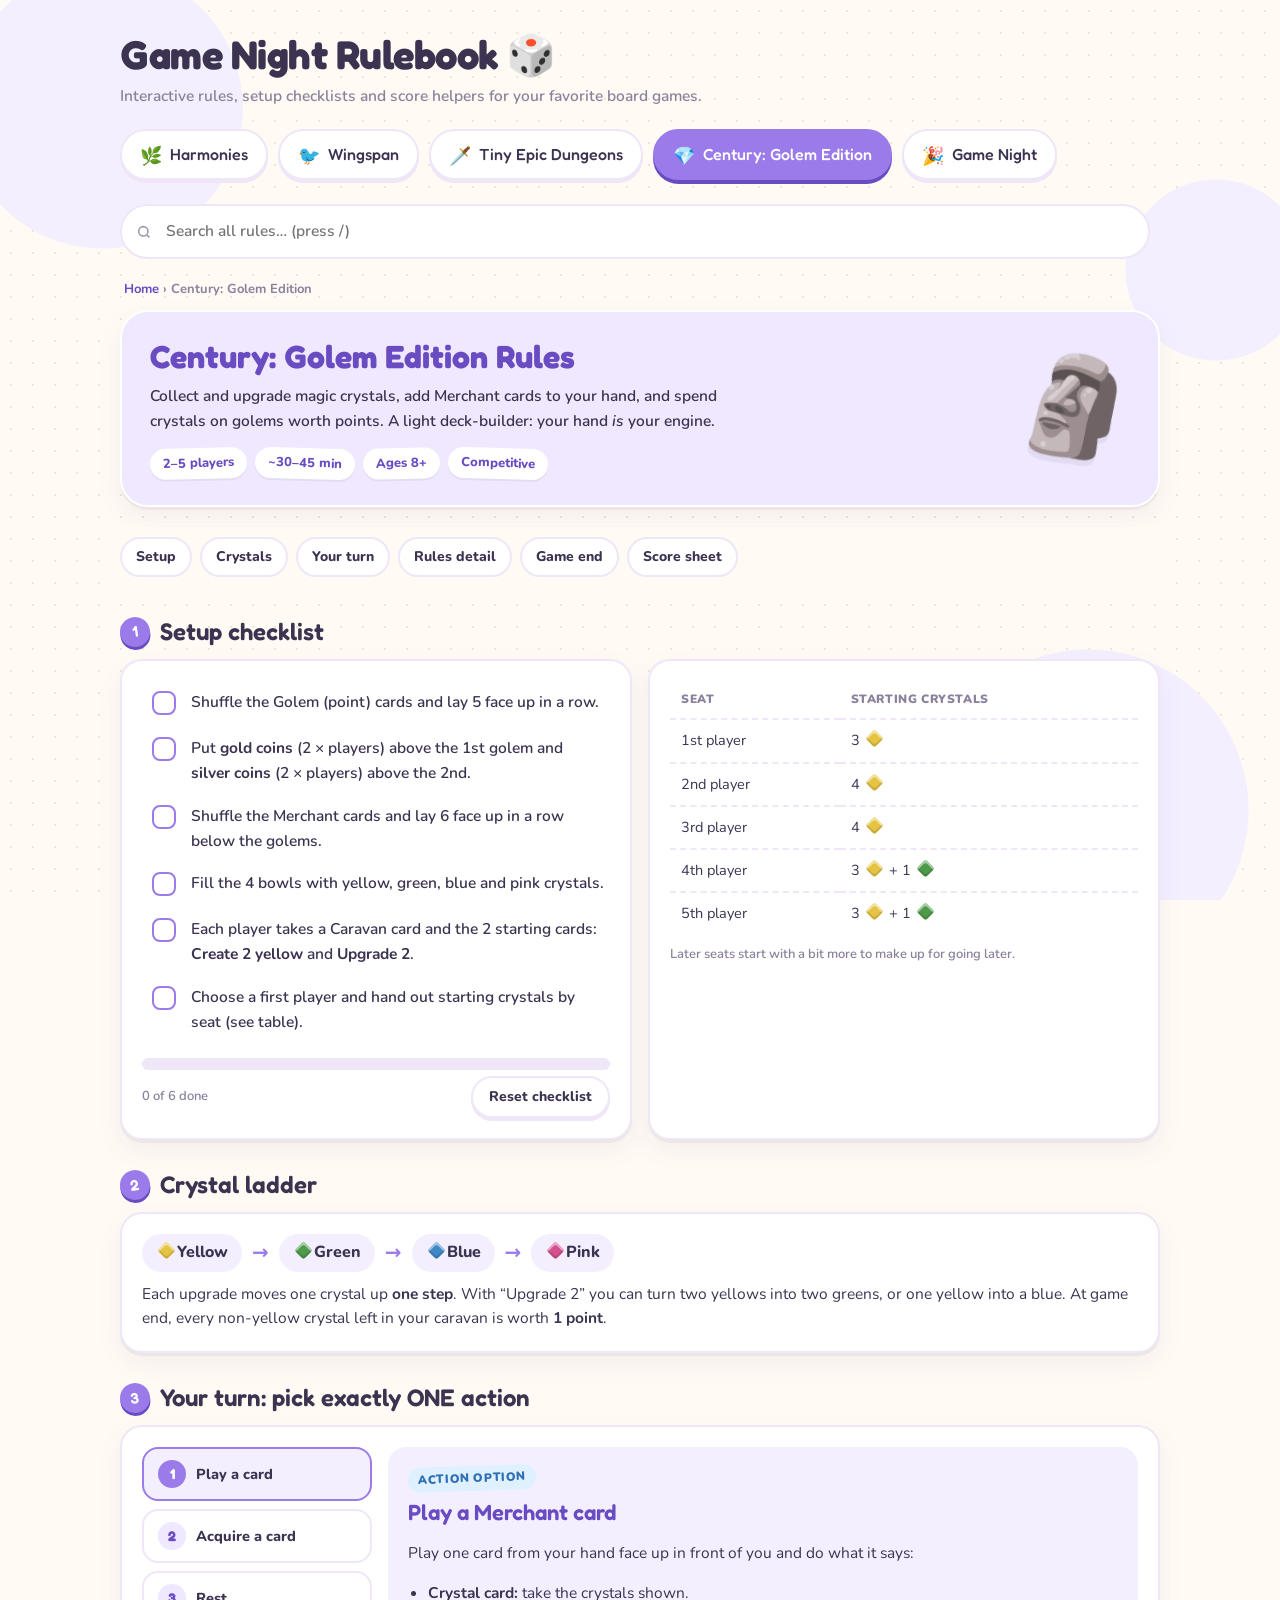
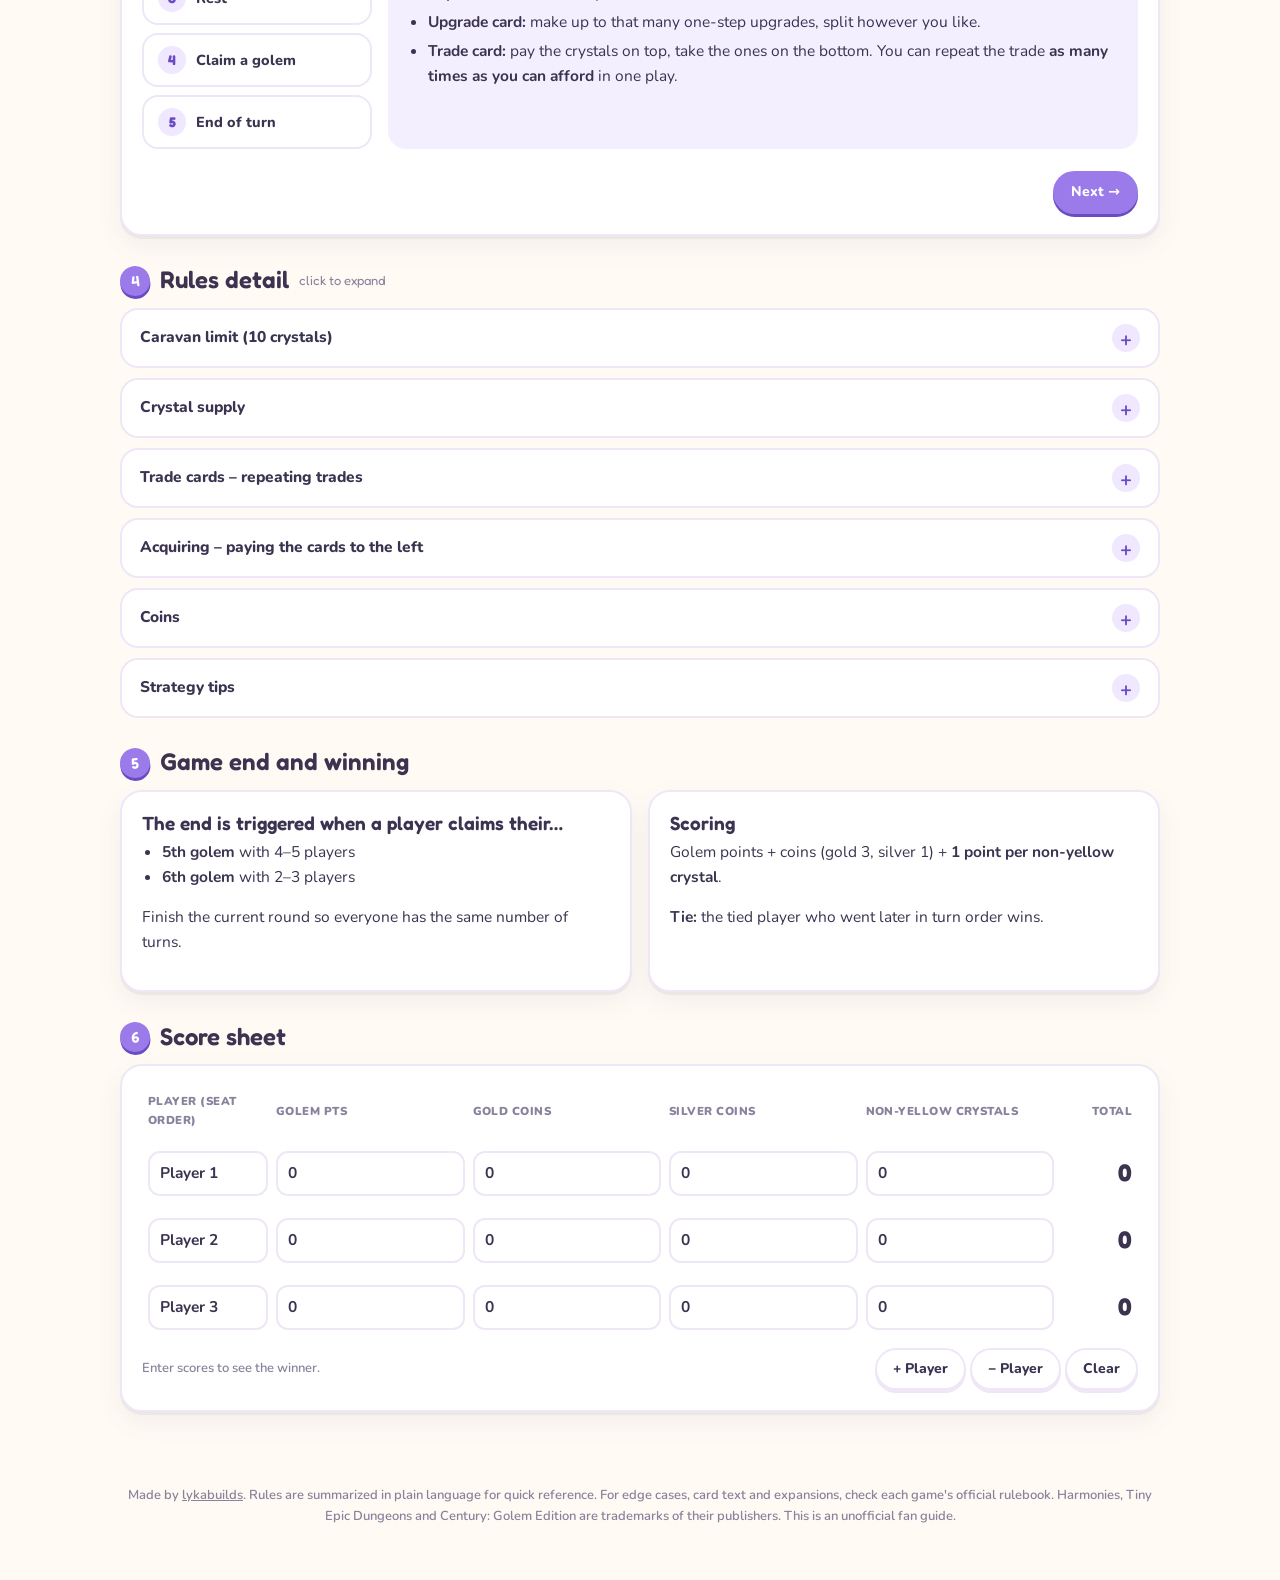
==== commit 8f0eeb7a: "Add Wingspan: guide page, search, calculators and live tracker - New wingspan/ guide: setup, the fou" ====
--- a/century-golem/index.html
+++ b/century-golem/index.html
@@ -34,7 +34,7 @@
 <header class="top">
   <a class="brand" href="../">Game Night Rulebook <span class="wobble" aria-hidden="true">🎲</span></a>
   <p class="tagline">Interactive rules, setup checklists and score helpers for your favorite board games.</p>
-  <nav class="games" aria-label="Games"><a href="../harmonies/"><span class="dot" aria-hidden="true">🌿</span>Harmonies</a><a href="../tiny-epic-dungeons/"><span class="dot" aria-hidden="true">🗡️</span>Tiny Epic Dungeons</a><a href="../century-golem/" aria-current="page"><span class="dot" aria-hidden="true">💎</span>Century: Golem Edition</a><a href="../game-night/"><span class="dot" aria-hidden="true">🎉</span>Game Night</a></nav>
+  <nav class="games" aria-label="Games"><a href="../harmonies/"><span class="dot" aria-hidden="true">🌿</span>Harmonies</a><a href="../wingspan/"><span class="dot" aria-hidden="true">🐦</span>Wingspan</a><a href="../tiny-epic-dungeons/"><span class="dot" aria-hidden="true">🗡️</span>Tiny Epic Dungeons</a><a href="../century-golem/" aria-current="page"><span class="dot" aria-hidden="true">💎</span>Century: Golem Edition</a><a href="../game-night/"><span class="dot" aria-hidden="true">🎉</span>Game Night</a></nav>
 </header>
 <main class="wrap" id="main">
   <div class="toolbar">
--- a/assets/styles.css
+++ b/assets/styles.css
@@ -5,6 +5,7 @@
 }
 body[data-game="ted"]{--accent:#ff8a5c;--accent-soft:#ffeadf;--accent-ink:#c2512a;--tint:#fff1e9}
 body[data-game="party"]{--accent:#f0699a;--accent-soft:#ffe4ee;--accent-ink:#c03a6c;--tint:#fff0f5}
+body[data-game="wingspan"]{--accent:#2e9fc4;--accent-soft:#dff3fa;--accent-ink:#1d6f8c;--tint:#eef9fd}
 body[data-game="century"]{--accent:#9b7bea;--accent-soft:#efe8ff;--accent-ink:#6a4cc2;--tint:#f4efff}
 *{box-sizing:border-box}
 html,body{margin:0}
@@ -250,3 +251,59 @@
 @media (max-width:720px){.quicklinks{columns:1}}
 @media (max-width:720px){nav.games{flex-wrap:nowrap;overflow-x:auto;padding:2px 2px 8px;margin:0 -20px;padding-left:20px;scrollbar-width:none}nav.games::-webkit-scrollbar{display:none}nav.games a{white-space:nowrap;padding:9px 14px;font-size:15px;flex:none}.tagline{display:none}}
 @media (max-width:720px){.subnav{flex-wrap:nowrap;overflow-x:auto;margin-left:-20px;margin-right:-20px;padding-left:20px;padding-right:20px;scrollbar-width:none}.subnav::-webkit-scrollbar{display:none}.subnav a{white-space:nowrap;flex:none}}
+
+/* ---------- live player trackers ---------- */
+.tk-wrap{margin-top:18px;padding-top:16px;border-top:2px dashed var(--line)}
+.tk-wrap>.row{margin-bottom:10px}
+.tk-wrap h3{font-size:20px}
+.tk-wrap .notice{margin:8px 0}
+.tk-grid{display:grid;grid-template-columns:repeat(auto-fit,minmax(260px,1fr));gap:12px;margin-top:10px}
+.tk-card,.tk-party{background:#fff;border:2px solid var(--line);border-radius:20px;padding:14px}
+.tk-party{background:var(--tint);margin-top:6px}
+.tk-card.mine{border-color:var(--accent);box-shadow:0 4px 0 var(--accent-soft)}
+.tk-head{display:flex;align-items:center;gap:10px;margin-bottom:8px}
+.tk-head .pname{font-weight:800}.tk-head .pmeta{font-size:12px;color:var(--muted);font-weight:700}
+.tk-badge{margin-left:auto;font-size:11.5px;font-weight:900;padding:3px 9px;border-radius:999px;white-space:nowrap}
+.tk-badge.ko{background:#e9e4f5;color:#5b4a8a}.tk-badge.low{background:#ffe1e6;color:#b3304c}.tk-badge.end{background:#fff1c7;color:#9a6a00}
+.tk-row{display:flex;justify-content:space-between;align-items:center;gap:8px;padding:5px 0}
+.tk-row.at-cap .tk-v{color:#b3304c}
+.tk-label{font-weight:800;font-size:14px}
+.tk-ctrl{display:flex;align-items:center;gap:6px}
+.tk-v{font-family:Fredoka,sans-serif;font-size:24px;font-weight:700;min-width:30px;text-align:center;color:var(--accent-ink)}
+.tk-max{font-weight:800;color:var(--muted);font-size:13px;margin-left:-4px}
+.tk-b{all:unset;cursor:pointer;width:38px;height:38px;border-radius:50%;border:2px solid var(--line);background:#fff;display:grid;place-items:center;font-size:20px;font-weight:900;box-shadow:0 3px 0 var(--line);-webkit-tap-highlight-color:transparent;touch-action:manipulation}
+.tk-b:active{transform:translateY(2px) scale(.94);box-shadow:0 1px 0 var(--line)}
+.tk-b.sm{width:30px;height:30px;font-size:16px}
+.tk-bar{height:10px;border-radius:999px;background:var(--line);overflow:hidden;margin:0 0 6px}
+.tk-bar i{display:block;height:100%;border-radius:999px;transition:width .3s cubic-bezier(.3,1.4,.6,1)}
+.tk-bar.hp i{background:#ff7a8a}.tk-bar.hp.low i{background:#e0344f}.tk-bar.focus i{background:#6aa8ff}
+.tk-bar.car i{background:var(--accent)}.tk-bar.car.over i{background:#e0344f}
+.tk-quick{display:flex;gap:6px;flex-wrap:wrap;margin-top:8px}
+.tk-quick .btn{font-size:13px;padding:7px 12px}
+.tk-setup{background:var(--tint);border-radius:14px;padding:12px}
+.tk-setrow{display:flex;gap:8px;align-items:end;flex-wrap:wrap}
+.tk-setrow label{font-size:12px;font-weight:800;display:flex;flex-direction:column;gap:3px}
+.tk-setrow input{width:70px;padding:7px 8px;border-radius:12px;border:2px solid var(--line);font:inherit;font-weight:800}
+.tk-toggle{all:unset;cursor:pointer;display:block;text-align:center;margin-top:8px;padding:10px;border-radius:14px;border:2px dashed var(--line);font-weight:800;font-size:14px}
+.tk-toggle.on{background:#fff1c7;border:2px solid #f2cf73;color:#7a5600}
+.tk-toggle:disabled{cursor:default}
+.tk-crys{display:grid;grid-template-columns:repeat(4,1fr);gap:6px;margin-bottom:8px}
+.tk-cry{display:flex;flex-direction:column;align-items:center;gap:2px;background:var(--tint);border-radius:14px;padding:8px 4px}
+.tk-cry .crystal{width:16px;height:16px;margin:4px}
+.tk-cry span{display:flex;gap:4px}
+.tk-caravan{font-size:13px;font-weight:800;margin-bottom:4px}
+.tk-caravan.over{color:#b3304c}
+.tk-total{margin-top:8px;text-align:right;font-weight:800}
+.tk-total b{font-family:Fredoka,sans-serif;font-size:26px;color:var(--accent-ink)}
+.warn.sm{font-size:13px;padding:8px 12px;margin-top:8px}
+.tk-crys{grid-template-columns:repeat(4,minmax(0,1fr));gap:5px}
+.tk-cry{min-width:0;padding:8px 2px}
+.tk-cry span{gap:3px}
+.tk-b.sm{width:27px;height:27px;font-size:15px;box-shadow:0 2px 0 var(--line)}
+@media (max-width:400px){.tk-card,.tk-party{padding:12px}.tk-b{width:34px;height:34px}}
+
+.gamecard[data-theme="wingspan"]{background:linear-gradient(160deg,#dff3fa,#fff 60%)}
+.tk-hab{grid-template-columns:repeat(3,minmax(0,1fr))}
+.tk-hab .tk-hic{font-size:20px;line-height:1}
+.tk-hab small{font-size:11px;font-weight:800;color:var(--muted)}
+.tk-cry.full{box-shadow:inset 0 0 0 2px var(--accent)}
